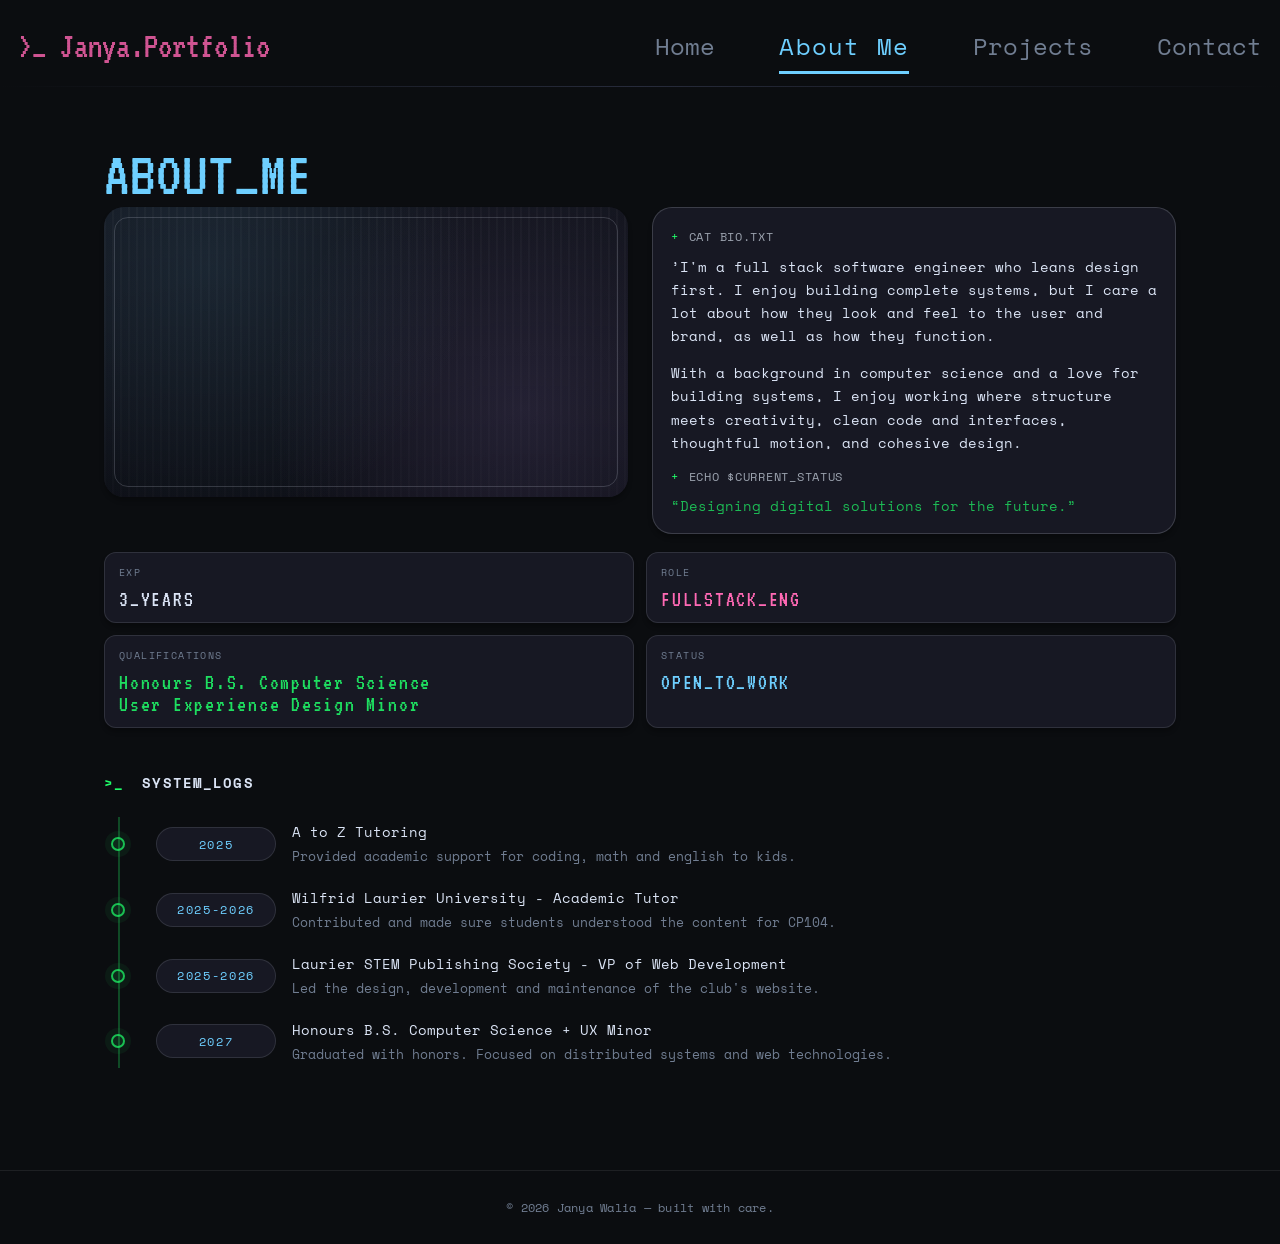
==== about.html @ 353978c6 "first commit" ====
<!DOCTYPE html>
<html lang="en">
  <head>
    <meta charset="UTF-8" />
    <title>Janya.Portfolio – About Me</title>
    <meta name="viewport" content="width=device-width, initial-scale=1" />
    <link rel="stylesheet" href="./styles.css" />
    <link rel="preconnect" href="https://fonts.googleapis.com" />
    <link rel="preconnect" href="https://fonts.gstatic.com" crossorigin />
    <link
      href="https://fonts.googleapis.com/css2?family=VT323&family=Space+Mono:wght@400;500;700&display=swap"
      rel="stylesheet"
    />
  </head>
  <body>
    <div class="page">
      <header class="topbar">
        <div class="topbar-inner">
          <div class="topbar-logo">&gt;_ Janya.Portfolio</div>
          <nav class="topbar-nav">
            <a href="./home.html" class="topbar-link">Home</a>
            <a href="./about.html" class="topbar-link topbar-link--active"
              >About Me</a
            >
            <a href="./projects.html" class="topbar-link">Projects</a>
            <a href="./contact.html" class="topbar-link">Contact</a>
          </nav>
        </div>
        <div class="topbar-underline"></div>
      </header>

      <main class="about-page">
        <section class="about-hero" aria-label="About header">
          <p class="projects-kicker about-kicker">ABOUT_ME</p>
        </section>

        <section class="about-top" aria-label="About overview">
          <div class="about-top-grid">
            <div class="about-photo-card" aria-label="Portrait">
              <div class="about-photo" role="img" aria-label="Portrait placeholder"></div>
              <div class="about-photo-corner" aria-hidden="true"></div>
            </div>

            <div class="about-terminal-card" aria-label="Bio terminal">
              <div class="about-terminal-line about-terminal-line--cmd">
                <span class="about-terminal-prompt">+</span>
                <span class="about-terminal-cmd">cat bio.txt</span>
              </div>
              <p class="about-terminal-paragraph">
                ’I'm a full stack software engineer who leans design first. I enjoy building
                complete systems, but I care a lot about how they look 
                and feel to the user and brand, as well as how they function.
              </p>
              <p class="about-terminal-paragraph">
                With a background in computer science and a love for building
                systems, I enjoy working where structure meets creativity, clean code and 
                interfaces, thoughtful motion, and cohesive design.
              </p>
              <div class="about-terminal-line about-terminal-line--cmd">
                <span class="about-terminal-prompt">+</span>
                <span class="about-terminal-cmd">echo $CURRENT_STATUS</span>
              </div>
              <p class="about-terminal-status">
                “Designing digital solutions for the future.”
              </p>
            </div>
          </div>

          <div class="about-stats" aria-label="Quick stats">
            <div class="about-stat">
              <p class="about-stat-label">EXP</p>
              <p class="about-stat-value">3_YEARS</p>
            </div>
            <div class="about-stat">
              <p class="about-stat-label">ROLE</p>
              <p class="about-stat-value about-stat-value--pink">FULLSTACK_ENG</p>
            </div>
            <div class="about-stat">
              <p class="about-stat-label">Qualifications</p>
              <p class="about-stat-value about-stat-value--green">Honours B.S. Computer Science</p>
              <p class="about-stat-value about-stat-value--green">User Experience Design Minor</p>
            </div>
            <div class="about-stat">
              <p class="about-stat-label">STATUS</p>
              <p class="about-stat-value about-stat-value--blue">OPEN_TO_WORK</p>
            </div>
          </div>
        </section>

        <section class="about-logs" aria-label="System logs">
          <h1 class="about-logs-title">
            <span class="about-logs-prompt">&gt;_</span> SYSTEM_LOGS
          </h1>

          <ol class="about-timeline" aria-label="Timeline">
            <li class="about-timeline-item">
              <div class="about-timeline-marker" aria-hidden="true"></div>
              <div class="about-timeline-year">2025</div>
              <div class="about-timeline-content">
                <p class="about-timeline-heading">A to Z Tutoring</p>
                <p class="about-timeline-body">
                  Provided academic support for coding, math and english to kids.
                </p>
              </div>
            </li>

            <li class="about-timeline-item">
              <div class="about-timeline-marker" aria-hidden="true"></div>
              <div class="about-timeline-year">2025-2026</div>
              <div class="about-timeline-content">
                <p class="about-timeline-heading">Wilfrid Laurier University - Academic Tutor</p>
                <p class="about-timeline-body">
                  Contributed and made sure students understood the content for CP104.
                </p>
              </div>
            </li>

            <li class="about-timeline-item">
              <div class="about-timeline-marker" aria-hidden="true"></div>
              <div class="about-timeline-year">2025-2026</div>
              <div class="about-timeline-content">
                <p class="about-timeline-heading"> Laurier STEM Publishing Society - VP of Web Development</p>
                <p class="about-timeline-body">
                  Led the design, development and maintenance of the club's website.
                </p>
              </div>
            </li>

            <li class="about-timeline-item">
              <div class="about-timeline-marker" aria-hidden="true"></div>
              <div class="about-timeline-year">2027</div>
              <div class="about-timeline-content">
                <p class="about-timeline-heading">Honours B.S. Computer Science + UX Minor</p>
                <p class="about-timeline-body">
                  Graduated with honors. Focused on distributed systems and web
                  technologies.
                </p>
              </div>
            </li>
          </ol>
        </section>
      </main>

      <footer class="site-footer" aria-label="Footer">
        <div class="site-footer-inner">
          <p class="site-footer-text">
            © <span id="year"></span> Janya Walia <span class="site-footer-note">— built with care.</span>
          </p>
        </div>
      </footer>
    </div>

    <script>
      document.getElementById("year").textContent = new Date().getFullYear();
    </script>
  </body>
</html>
---- styles.css ----
:root {
  --bg-page: #0b0d10;
  --bg-panel: #161821;
  --bg-panel-soft: #181b24;
  --accent-pink: #ff69b4;
  --accent-purple: #bd93f9;
  --accent-blue: #6ecfff;
  --text-main: #e5e7eb;
  --text-soft: #9ca3af;
  --text-muted: #717e92;
  --radius-card: 20px;
}

*,
*::before,
*::after {
  box-sizing: border-box;
}

html,
body {
  margin: 0;
  padding: 0;
}

body {
  min-height: 100vh;
  font-family: "Space Mono", system-ui, -apple-system, BlinkMacSystemFont,
    "SF Pro Text", monospace;
  background-color: var(--bg-page);
  color: var(--text-main);
}

.page {
  min-height: 100vh;
  display: flex;
  flex-direction: column;
}

.site-footer {
  margin-top: auto;
  border-top: 1px solid rgba(255, 255, 255, 0.08);
  padding: 28px 24px;
}

.site-footer-inner {
  max-width: 1120px;
  margin: 0 auto;
  display: flex;
  align-items: center;
  justify-content: center;
  gap: 16px;
  flex-wrap: wrap;
  text-align: center;
}

.site-footer-text {
  margin: 0;
  font-size: 12px;
  color: var(--text-muted);
  letter-spacing: 0.02em;
}

.site-footer-note {
  color: var(--text-muted);
}

.topbar {
  position: sticky;
  top: 0;
  z-index: 20;
  background-color: var(--bg-page);
}

.topbar-inner {
  max-width: 1440px;
  margin: 0 auto;
  padding: 28px 18px 22px;
  display: flex;
  align-items: center;
  justify-content: space-between;
}

.topbar-logo {
  font-family: "VT323", monospace;
  font-size: 36px;
  line-height: 1;
  color: #d05492;
}

.topbar-nav {
  display: flex;
  gap: 64px;
  align-items: center;
}

.topbar-link {
  background: none;
  border: none;
  padding: 0;
  font: inherit;
  font-size: 24px;
  line-height: 1;
  color: var(--text-muted);
  cursor: pointer;
  text-decoration: none;
  position: relative;
}

.topbar-link--active {
  color: var(--accent-blue);
  letter-spacing: 1.2px;
}

.topbar-link:visited {
  color: var(--text-muted);
}

.topbar-link--active:visited {
  color: var(--accent-blue);
}

.topbar-link--active::after {
  content: "";
  position: absolute;
  left: 0;
  right: 0;
  height: 3px;
  bottom: -16px;
  background: var(--accent-blue);
}

.topbar-underline {
  max-width: 1440px;
  height: 1px;
  margin: 0 auto;
  background: linear-gradient(to right, transparent, #272b3b, transparent);
}

.contact-page {
  max-width: 1120px;
  margin: 80px auto 96px;
  padding: 0 24px;
}

.contact-hero {
  text-align: center;
  margin-bottom: 56px;
}

.contact-title {
  font-family: "VT323", monospace;
  font-size: 72px;
  margin: 0 0 16px;
  color: var(--accent-purple);
}

.contact-subtitle {
  max-width: 660px;
  margin: 0 auto;
  font-size: 20px;
  color: var(--text-soft);
}

.contact-grid {
  display: grid;
  grid-template-columns: minmax(0, 1.1fr) minmax(0, 1fr);
  gap: 32px;
}

.contact-column {
  display: flex;
  flex-direction: column;
  gap: 24px;
}

.contact-card {
  display: flex;
  align-items: center;
  gap: 16px;
  padding: 24px 28px;
  border-radius: var(--radius-card);
  background-color: var(--bg-panel);
  box-shadow: 0 4px 4px rgba(0, 0, 0, 0.25);
}

.contact-card-icon {
  width: 40px;
  height: 40px;
  border-radius: 12px;
  display: flex;
  align-items: center;
  justify-content: center;
}

.icon-mail,
.icon-pin {
  display: block;
  width: 24px;
  height: 24px;
  border-radius: 6px;
  background-size: contain;
  background-repeat: no-repeat;
  background-position: center;
}

.icon-mail {
  background-image: url("https://www.figma.com/api/mcp/asset/f4e65554-89d4-43aa-8a0d-bb039cea0581");
}

.icon-pin {
  background-image: url("https://www.figma.com/api/mcp/asset/d1a9d40b-1f3a-4267-bba0-4a3fa8056c43");
}

.contact-card-label {
  margin: 0 0 4px;
  font-size: 20px;
  color: var(--text-main);
}

.contact-card-value {
  margin: 0;
  font-size: 16px;
  color: var(--text-muted);
  text-decoration: none;
}

.contact-card-value:hover {
  text-decoration: underline;
}

.contact-links-card {
  padding: 24px 28px;
  border-radius: var(--radius-card);
  background-color: var(--bg-panel-soft);
  box-shadow: 0 4px 4px rgba(0, 0, 0, 0.25);
}

.contact-links-title {
  font-family: "VT323", monospace;
  font-size: 32px;
  color: var(--accent-purple);
  margin: 0 0 20px;
}

.contact-links-list {
  list-style: none;
  margin: 0;
  padding: 0;
  display: flex;
  flex-direction: column;
  gap: 16px;
}

.about-page {
  max-width: 1120px;
  margin: 56px auto 96px;
  padding: 0 24px;
}

.about-top-grid {
  display: grid;
  grid-template-columns: minmax(0, 1fr) minmax(0, 1fr);
  gap: 24px;
  align-items: start;
}

.about-photo-card,
.about-terminal-card {
  border-radius: var(--radius-card);
  background: rgba(26, 27, 38, 0.88);
  box-shadow: 0 4px 4px rgba(0, 0, 0, 0.25);
  overflow: hidden;
  position: relative;
}

.about-photo-card {
  min-height: 290px;
}

.about-photo {
  position: absolute;
  inset: 0;
  background:
    radial-gradient(circle at 20% 20%, rgba(110, 207, 255, 0.10), transparent 55%),
    radial-gradient(circle at 80% 70%, rgba(189, 147, 249, 0.12), transparent 55%),
    linear-gradient(180deg, rgba(15, 17, 23, 0.35), rgba(15, 17, 23, 0.65)),
    repeating-linear-gradient(
      90deg,
      rgba(255, 255, 255, 0.04) 0,
      rgba(255, 255, 255, 0.04) 2px,
      transparent 2px,
      transparent 8px
    );
  filter: contrast(1.06) saturate(0.9);
}

.about-photo-corner {
  position: absolute;
  inset: 10px;
  border-radius: 14px;
  border: 1px solid rgba(219, 228, 245, 0.18);
  pointer-events: none;
}

.about-terminal-card {
  padding: 18px 18px 16px;
  border: 1px solid rgba(219, 228, 245, 0.18);
}

.about-terminal-line {
  display: flex;
  gap: 10px;
  align-items: center;
  font-size: 12px;
  letter-spacing: 0.06em;
  text-transform: uppercase;
  color: var(--text-muted);
  margin-bottom: 10px;
}

.about-terminal-line--cmd {
  margin-top: 2px;
}

.about-terminal-prompt {
  color: #20ff6a;
}

.about-terminal-cmd {
  color: var(--text-soft);
}

.about-terminal-paragraph {
  margin: 0 0 14px;
  font-size: 14px;
  line-height: 1.65;
  color: #dbe4f5;
}

.about-terminal-status {
  margin: 8px 0 0;
  font-size: 14px;
  line-height: 1.6;
  color: rgba(32, 255, 106, 0.7);
}

.about-stats {
  margin-top: 18px;
  display: grid;
  grid-template-columns: repeat(2, minmax(0, 1fr));
  gap: 12px;
}

.about-stat {
  border-radius: 12px;
  background: rgba(26, 27, 38, 0.88);
  box-shadow: 0 4px 4px rgba(0, 0, 0, 0.25);
  padding: 12px 14px;
  border: 1px solid rgba(219, 228, 245, 0.12);
}

.about-stat-label {
  margin: 0 0 8px;
  font-size: 10px;
  letter-spacing: 0.14em;
  text-transform: uppercase;
  color: var(--text-muted);
}

.about-stat-value {
  margin: 0;
  font-family: "VT323", monospace;
  font-size: 22px;
  letter-spacing: 0.08em;
  color: #dbe4f5;
}

.about-stat-value--green {
  color: rgba(32, 255, 106, 0.86);
}

.about-stat-value--blue {
  color: var(--accent-blue);
}

.about-stat-value--pink {
  color: var(--accent-pink);
}

.about-logs {
  margin-top: 44px;
}

.about-logs-title {
  margin: 0 0 18px;
  font-family: "Space Mono", monospace;
  font-size: 14px;
  letter-spacing: 0.08em;
  text-transform: uppercase;
  color: #dbe4f5;
}

.about-logs-prompt {
  color: #20ff6a;
  margin-right: 8px;
}

.about-timeline {
  list-style: none;
  margin: 0;
  padding: 0;
  position: relative;
}

.about-timeline::before {
  content: "";
  position: absolute;
  left: 14px;
  top: 6px;
  bottom: 6px;
  width: 2px;
  background: rgba(32, 255, 106, 0.25);
}

.about-timeline-item {
  display: grid;
  grid-template-columns: 36px 120px 1fr;
  gap: 16px;
  align-items: center;
  padding: 10px 0;
}

.about-timeline-marker {
  width: 14px;
  height: 14px;
  border-radius: 999px;
  border: 2px solid rgba(32, 255, 106, 0.7);
  background: rgba(32, 255, 106, 0.12);
  margin-left: 7px;
  margin-top: 0;
  box-shadow: 0 0 0 6px rgba(32, 255, 106, 0.06);
}

.about-timeline-year {
  border-radius: 999px;
  background: rgba(26, 27, 38, 0.88);
  border: 1px solid rgba(219, 228, 245, 0.12);
  padding: 8px 16px;
  font-family: "Space Mono", monospace;
  font-size: 12px;
  letter-spacing: 0.14em;
  text-transform: uppercase;
  color: var(--accent-blue);
  display: inline-flex;
  align-items: center;
  justify-content: center;
  min-width: 112px;
  height: 34px;
}

.about-timeline-content {
  background: transparent;
  border: none;
  border-radius: 0;
  padding: 0;
}

.about-timeline-heading {
  margin: 0 0 4px;
  font-family: "Space Mono", monospace;
  font-size: 14px;
  color: #dbe4f5;
}

.about-timeline-body {
  margin: 0;
  font-size: 13px;
  line-height: 1.6;
  color: var(--text-muted);
}

@media (max-width: 900px) {
  .about-top-grid {
    grid-template-columns: 1fr;
  }

  .about-stats {
    grid-template-columns: 1fr;
  }

  .about-timeline-item {
    grid-template-columns: 36px 112px 1fr;
    gap: 14px;
  }
}

.contact-link-row {
  display: inline-flex;
  align-items: center;
  gap: 12px;
  font-size: 18px;
  color: var(--text-main);
  text-decoration: none;
}

.contact-link-row:hover {
  text-decoration: underline;
}

.contact-link-icon {
  width: 32px;
  height: 32px;
}

.home-page {
  max-width: 1120px;
  margin: 80px auto 96px;
  padding: 0 24px;
}

.home-hero {
  max-width: 720px;
}

.home-eyebrow {
  font-size: 18px;
  color: var(--text-muted);
  margin: 0 0 12px;
}

.home-title {
  font-family: "VT323", monospace;
  font-size: 56px;
  margin: 0 0 20px;
}

.home-title-em {
  color: var(--accent-purple);
}

.home-body {
  font-size: 18px;
  color: var(--text-soft);
  margin: 0;
}

.home-meta-row {
  display: flex;
  flex-wrap: wrap;
  gap: 16px;
  margin-top: 40px;
}

.home-card {
  flex: 1 1 200px;
  padding: 18px 20px;
  border-radius: 14px;
  background-color: var(--bg-panel);
}

.home-card-label {
  margin: 0 0 4px;
  font-size: 16px;
  color: var(--text-main);
}

.home-card-value {
  margin: 0;
  font-size: 14px;
  color: var(--text-muted);
}

.projects-page {
  max-width: 1120px;
  margin: 80px auto 96px;
  padding: 0 24px;
}

.project-detail-page {
  max-width: 1120px;
  margin: 80px auto 96px;
  padding: 0 24px;
}

.project-detail-shell {
  margin-top: 24px;
  border-radius: var(--radius-card);
  border: 1px solid #20ff6a;
  background: rgba(23, 49, 80, 0.31);
  box-shadow: 0 4px 4px rgba(0, 0, 0, 0.25);
  overflow: hidden;
  display: grid;
  grid-template-columns: 493px 1fr;
  min-height: 720px;
}

.project-detail-left {
  position: relative;
}

.project-detail-image {
  width: 100%;
  height: 100%;
  object-fit: cover;
}

.project-detail-image--ux {
  width: 100%;
  height: 100%;
  border-radius: var(--radius-card);
  background: radial-gradient(circle at 20% 20%, rgba(189, 147, 249, 0.28), transparent 45%),
    radial-gradient(circle at 80% 70%, rgba(255, 105, 180, 0.14), transparent 55%),
    linear-gradient(135deg, rgba(23, 49, 80, 0.45), rgba(26, 27, 38, 0.88));
}

.project-detail-right {
  position: relative;
  padding: 52px 56px;
  color: #dbe4f5;
}

.project-detail-close {
  position: absolute;
  right: 28px;
  top: 18px;
  width: 44px;
  height: 44px;
  display: grid;
  place-items: center;
  text-decoration: none;
  color: var(--text-soft);
  font-size: 44px;
  line-height: 1;
}

.project-detail-title {
  margin: 0 0 10px;
  font-family: "VT323", monospace;
  font-size: 48px;
  letter-spacing: 2.4px;
  color: #ffffff;
}

.project-detail-subtitle {
  margin: 0 0 18px;
  font-family: "Space Mono", monospace;
  font-size: 22px;
  letter-spacing: 1.1px;
  color: var(--text-muted);
}

.project-detail-rule {
  height: 1px;
  background: rgba(255, 255, 255, 0.12);
  margin: 22px 0;
}

.project-detail-desc {
  background: #10151c;
  padding: 18px 18px 22px;
}

.project-detail-desc-title {
  margin: 0 0 12px;
  font-family: "Space Mono", monospace;
  font-size: 18px;
  letter-spacing: 0.9px;
  color: var(--accent-pink);
}

.project-detail-desc-body {
  margin: 0;
  font-family: "Space Mono", monospace;
  font-size: 17px;
  letter-spacing: 0.85px;
  line-height: 1.55;
  color: #dbe4f5;
}

.project-detail-desc-body em {
  font-style: italic;
  font-weight: 700;
}

.project-detail-toolkit-row {
  display: flex;
  align-items: center;
  gap: 12px;
  margin-bottom: 12px;
}

.project-detail-toolkit-icon {
  width: 30px;
  height: 30px;
  display: inline-grid;
  place-items: center;
  color: var(--accent-blue);
  border: 1px solid rgba(110, 207, 255, 0.5);
  border-radius: 6px;
}

.project-detail-toolkit-label {
  font-family: "VT323", monospace;
  font-size: 32px;
  letter-spacing: 1.6px;
  color: #ffffff;
}

.project-detail-tags {
  display: flex;
  flex-wrap: wrap;
  gap: 10px;
}

.project-detail-tag {
  padding: 4px 10px;
  border-radius: 5px;
  background: rgba(110, 207, 255, 0.24);
  color: var(--accent-blue);
  font-family: "Space Mono", monospace;
  font-size: 14px;
  letter-spacing: 0.7px;
}

.fun-button {
  margin-top: 18px;
  display: inline-flex;
  align-items: center;
  justify-content: center;
  gap: 10px;
  padding: 12px 14px;
  border-radius: 10px;
  border: 1px solid rgba(110, 207, 255, 0.5);
  background: linear-gradient(90deg, rgba(255, 105, 180, 0.18), rgba(110, 207, 255, 0.14));
  color: #ffffff;
  text-decoration: none;
  font-family: "Space Mono", monospace;
  font-size: 13px;
  letter-spacing: 0.08em;
  text-transform: uppercase;
  width: fit-content;
  box-shadow: 0 10px 24px rgba(0, 0, 0, 0.22);
  transition: transform 160ms ease, box-shadow 160ms ease, border-color 160ms ease;
}

.fun-button:hover {
  transform: translateY(-1px);
  border-color: rgba(110, 207, 255, 0.85);
  box-shadow: 0 14px 34px rgba(0, 0, 0, 0.28);
}

.fun-button:active {
  transform: translateY(0);
}

.fun-button-dot {
  width: 8px;
  height: 8px;
  border-radius: 999px;
  background: #20ff6a;
  box-shadow: 0 0 0 3px rgba(32, 255, 106, 0.12);
}

.project-detail-actions {
  display: flex;
  justify-content: flex-start;
}

.projects-hero {
  margin-bottom: 32px;
}

.projects-kicker {
  font-family: "VT323", monospace;
  font-size: 64px;
  color: #20ff6a;
  margin: 0;
}

.about-kicker {
  color: var(--accent-blue);
}

.projects-grid {
  display: grid;
  grid-template-columns: repeat(auto-fit, minmax(260px, 1fr));
  gap: 24px;
}

.project-card {
  border-radius: var(--radius-card);
  background-color: var(--bg-panel);
  box-shadow: 0 4px 4px rgba(0, 0, 0, 0.25);
  overflow: hidden;
  display: flex;
  flex-direction: column;
  position: relative;
  outline: 0.5px solid transparent;
  outline-offset: -0.5px;
  transition: outline-color 180ms ease, transform 180ms ease, box-shadow 180ms ease;
}

.project-link {
  color: inherit;
  text-decoration: none;
  display: flex;
  flex-direction: column;
}

.project-card:hover {
  outline-color: #20ff6a;
}

.project-media {
  position: relative;
  border-radius: var(--radius-card);
  overflow: hidden;
}

.project-image {
  width: 100%;
  height: 170px;
  object-fit: cover;
  opacity: 0.76;
  transition: opacity 180ms ease, transform 220ms ease;
}

.project-image--ux {
  background: radial-gradient(circle at 20% 20%, rgba(189, 147, 249, 0.26), transparent 50%),
    radial-gradient(circle at 70% 60%, rgba(110, 207, 255, 0.18), transparent 55%),
    linear-gradient(135deg, rgba(23, 49, 80, 0.45), rgba(26, 27, 38, 0.88));
}

.project-card:hover .project-image {
  opacity: 0.9;
  transform: scale(1.02);
}

.project-hover {
  position: absolute;
  inset: 0;
  display: flex;
  align-items: center;
  justify-content: center;
  opacity: 0;
  transition: opacity 180ms ease;
  pointer-events: none;
}

.project-card:hover .project-hover {
  opacity: 1;
}

.project-hover-pill {
  background: rgba(156, 163, 175, 0.71);
  padding: 10px 18px;
  border-radius: 2px;
  font-family: "VT323", monospace;
  font-size: 24px;
  letter-spacing: 1.2px;
  color: #ffffff;
}

.project-content {
  padding: 18px 20px 16px;
}

.project-title {
  font-family: "VT323", monospace;
  font-size: 24px;
  letter-spacing: 0.05em;
  color: var(--text-main);
  margin: 0 0 8px;
}

.project-body {
  font-size: 14px;
  color: var(--text-soft);
  margin: 0 0 12px;
}

.project-tags {
  display: flex;
  flex-wrap: wrap;
  gap: 8px;
}

.project-tag {
  padding: 2px 10px;
  border-radius: 999px;
  background-color: rgba(110, 207, 255, 0.24);
  color: var(--accent-blue);
  font-size: 10px;
}

@media (max-width: 900px) {
  .topbar-inner {
    flex-direction: column;
    align-items: flex-start;
    gap: 12px;
  }

  .contact-grid {
    grid-template-columns: minmax(0, 1fr);
  }

  .project-detail-shell {
    grid-template-columns: 1fr;
  }

  .project-detail-right {
    padding: 28px 22px;
  }
}

/* -------------------------------------------------------------------------- */
/* Homepage (Figma 1:2)                                                       */
/* -------------------------------------------------------------------------- */

.home-figma {
  background-color: var(--bg-page);
}

.home-canvas {
  position: relative;
  width: 1440px;
  max-width: 100%;
  min-height: 1482px;
  margin: 0 auto;
  overflow: hidden;
}

.home-grid {
  position: absolute;
  inset: 0;
  background-image: linear-gradient(
      rgba(255, 255, 255, 0.035) 1px,
      transparent 1px
    ),
    linear-gradient(90deg, rgba(255, 255, 255, 0.035) 1px, transparent 1px);
  background-size: 30px 30px;
  opacity: 1;
  pointer-events: none;
}

.home-noise-image {
  position: absolute;
  left: 867px;
  top: 197px;
  width: 1146px;
  height: 1146px;
  object-fit: cover;
  opacity: 0.2;
  pointer-events: none;
}

.home-hero-absolute {
  position: absolute;
  left: 0;
  top: 0;
  width: 1440px;
  height: 900px;
  transform: translateY(-80px);
}

.home-system-online {
  position: absolute;
  left: 582px;
  top: 335px;
  width: 275px;
  height: 47px;
  border-radius: 30px;
  border: 1.5px solid #4dff88;
  background: rgba(77, 255, 136, 0.27);
  display: flex;
  align-items: center;
  justify-content: center;
  gap: 14px;
}

.home-system-dot {
  width: 16px;
  height: 16px;
  border-radius: 999px;
  background: #4dff88;
}

.home-system-text {
  font-family: "Anonymous Pro", monospace;
  font-size: 20px;
  color: #20ff6a;
}

.home-creative-developer {
  position: absolute;
  left: 204px;
  top: 406px;
  width: 1046px;
  height: 120px;
  margin: 0;
  font-family: "VT323", monospace;
  font-size: 128px;
  line-height: 120px;
  letter-spacing: 6.4px;
  text-shadow: 0 4px 4px rgba(0, 0, 0, 0.25);
}

.home-creative-developer--white {
  color: #ffffff;
}

.home-creative-developer--gradient {
  background: linear-gradient(90deg, #ff69b4 37.019%, #8a38f5 73.558%, #6ecfff);
  -webkit-background-clip: text;
  background-clip: text;
  color: transparent;
}

.home-welcome {
  position: absolute;
  left: 411px;
  top: 560px;
  width: 617px;
  margin: 0;
  font-family: "Space Mono", monospace;
  font-size: 24px;
  line-height: 1.35;
  color: var(--text-soft);
  white-space: pre-wrap;
}

.home-intro-button {
  position: absolute;
  left: 611px;
  top: 681px;
  width: 287px;
  height: 65px;
  border-radius: 5px;
  border: 0.5px solid #9ca3af;
  background: rgba(156, 163, 175, 0.22);
  display: inline-flex;
  align-items: center;
  justify-content: center;
  gap: 18px;
  text-decoration: none;
  color: #ffffff;
  font-family: "Space Mono", monospace;
  font-size: 24px;
  transition:
    border-color 160ms ease,
    background-color 160ms ease,
    transform 160ms ease;
  will-change: transform;
}

.home-intro-arrow {
  width: 34px;
  height: 34px;
  transition: transform 160ms ease;
}

.home-intro-button:hover,
.home-intro-button:focus-visible {
  border-color: #dbe4f5;
  background: rgba(156, 163, 175, 0.26);
}

.home-intro-button:hover .home-intro-arrow,
.home-intro-button:focus-visible .home-intro-arrow {
  transform: translateY(2px);
}

/* "Variant2" feel: content drops lower on press */
.home-intro-button:active {
  transform: translateY(4px);
  border-color: #dbe4f5;
}

.home-intro-button:active .home-intro-arrow {
  transform: translateY(6px);
}

.home-introduction {
  position: absolute;
  left: 0;
  top: 860px;
  width: 1440px;
}

.home-introduction-title {
  position: absolute;
  left: 69px;
  top: 39px;
  margin: 0;
  font-family: "VT323", monospace;
  font-size: 48px;
  color: var(--accent-purple);
}

.home-introduction-underline {
  position: absolute;
  left: 64px;
  top: 86px;
  width: 248px;
  height: 2px;
  background: var(--accent-purple);
}

.home-intro-cards {
  position: absolute;
  left: 94px;
  top: 105px;
  display: grid;
  grid-template-columns: 334px 334px 334px;
  gap: 132px;
}

.home-intro-card {
  width: 334px;
  height: 313px;
  border-radius: 20px;
  background: rgba(26, 27, 38, 0.88);
  box-shadow: 0 4px 4px rgba(0, 0, 0, 0.25);
  padding: 18px 20px;
  position: relative;
}

.home-intro-card-icon {
  position: absolute;
  left: 17px;
  top: 18px;
  width: 55px;
  height: 49px;
  border-radius: 10px;
}

.home-intro-card-icon-bg {
  position: absolute;
  inset: 0;
  border-radius: 10px;
  background: rgba(156, 163, 175, 0.29);
}

.home-intro-card-icon-img {
  position: absolute;
  left: 12px;
  top: 10px;
  width: 30px;
  height: 30px;
}

.home-intro-card-title {
  position: absolute;
  left: 21px;
  top: 92px;
  margin: 0;
  font-family: "VT323", monospace;
  font-size: 32px;
  color: #ffffff;
}

.home-intro-card-body {
  position: absolute;
  left: 25px;
  top: 126px;
  width: 304px;
  font-family: "Space Mono", monospace;
  font-size: 18px;
  line-height: 1.35;
  color: var(--text-muted);
}

.home-intro-card-body-line {
  margin: 0 0 8px;
}

.home-intro-card-list {
  margin: 0;
  padding-left: 27px;
  font-family: "Space Mono", monospace;
  font-size: 18px;
  line-height: 1.35;
  color: var(--text-muted);
}

.home-inline-link {
  color: var(--text-muted);
  text-decoration: underline;
}

@media (max-width: 1100px) {
  .home-hero-absolute {
    width: 100%;
  }

  .home-intro-cards {
    grid-template-columns: 334px;
    gap: 24px;
  }
}
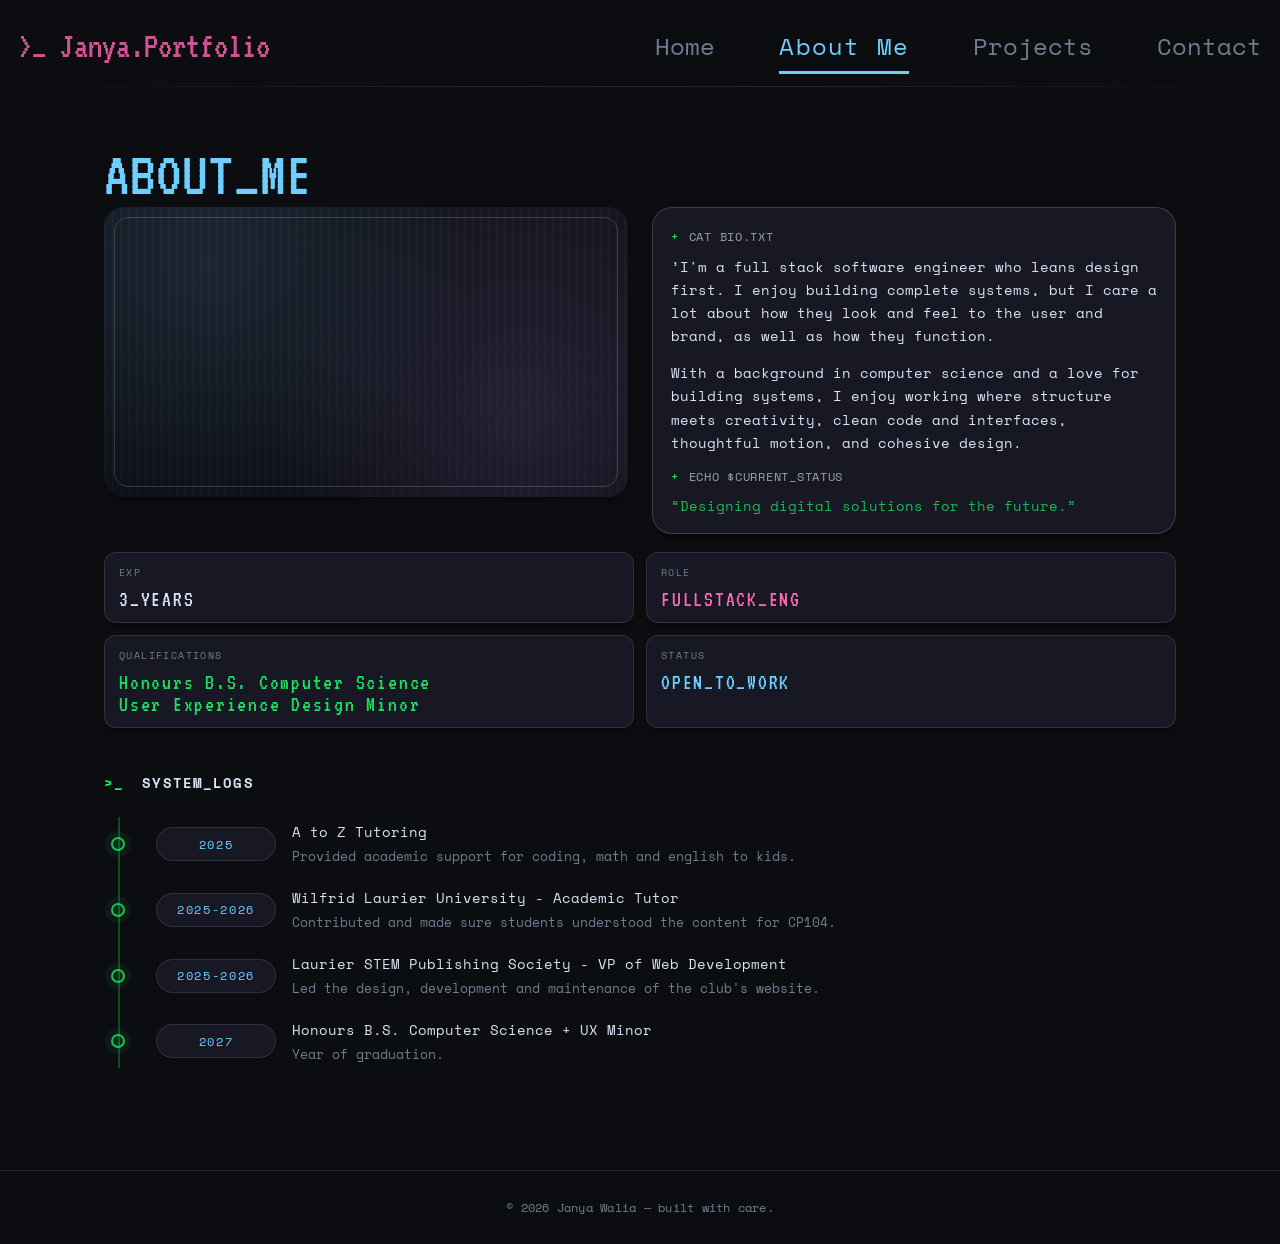
==== commit b54c41ec: "fixing a sentence" ====
--- a/about.html
+++ b/about.html
@@ -132,8 +132,7 @@
               <div class="about-timeline-content">
                 <p class="about-timeline-heading">Honours B.S. Computer Science + UX Minor</p>
                 <p class="about-timeline-body">
-                  Graduated with honors. Focused on distributed systems and web
-                  technologies.
+                  Year of graduation.
                 </p>
               </div>
             </li>
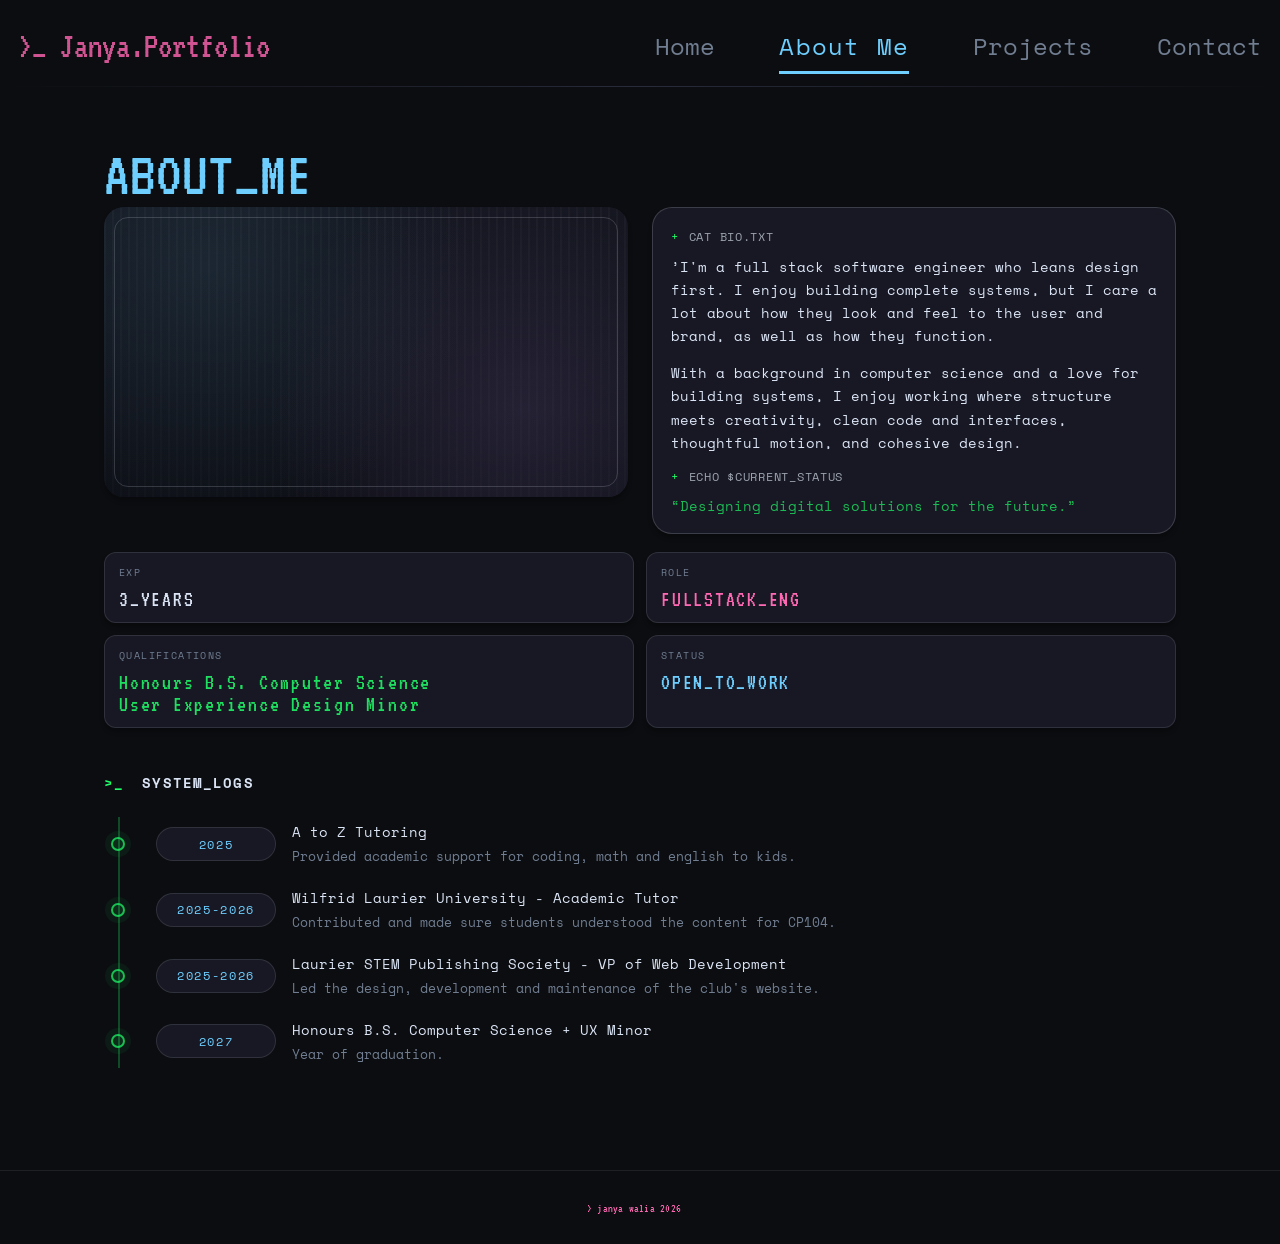
==== commit cfcaea8e: "adding footer" ====
--- a/about.html
+++ b/about.html
@@ -143,7 +143,8 @@
       <footer class="site-footer" aria-label="Footer">
         <div class="site-footer-inner">
           <p class="site-footer-text">
-            © <span id="year"></span> Janya Walia <span class="site-footer-note">— built with care.</span>
+            <span class="site-footer-prompt">&gt; janya walia 2026</span
+            ><span class="site-footer-cursor" aria-hidden="true"></span>
           </p>
         </div>
       </footer>
--- a/styles.css
+++ b/styles.css
@@ -61,8 +61,28 @@
   letter-spacing: 0.02em;
 }
 
-.site-footer-note {
-  color: var(--text-muted);
+.site-footer-prompt {
+  font-family: "VT323", monospace;
+  color: #ff69b4;
+}
+
+.site-footer-cursor {
+  display: inline-block;
+  width: 8px;
+  margin-left: 4px;
+  background-color: #e5e7eb;
+  animation: footer-cursor-blink 1s steps(2, start) infinite;
+}
+
+@keyframes footer-cursor-blink {
+  0%,
+  49% {
+    opacity: 1;
+  }
+  50%,
+  100% {
+    opacity: 0;
+  }
 }
 
 .topbar {
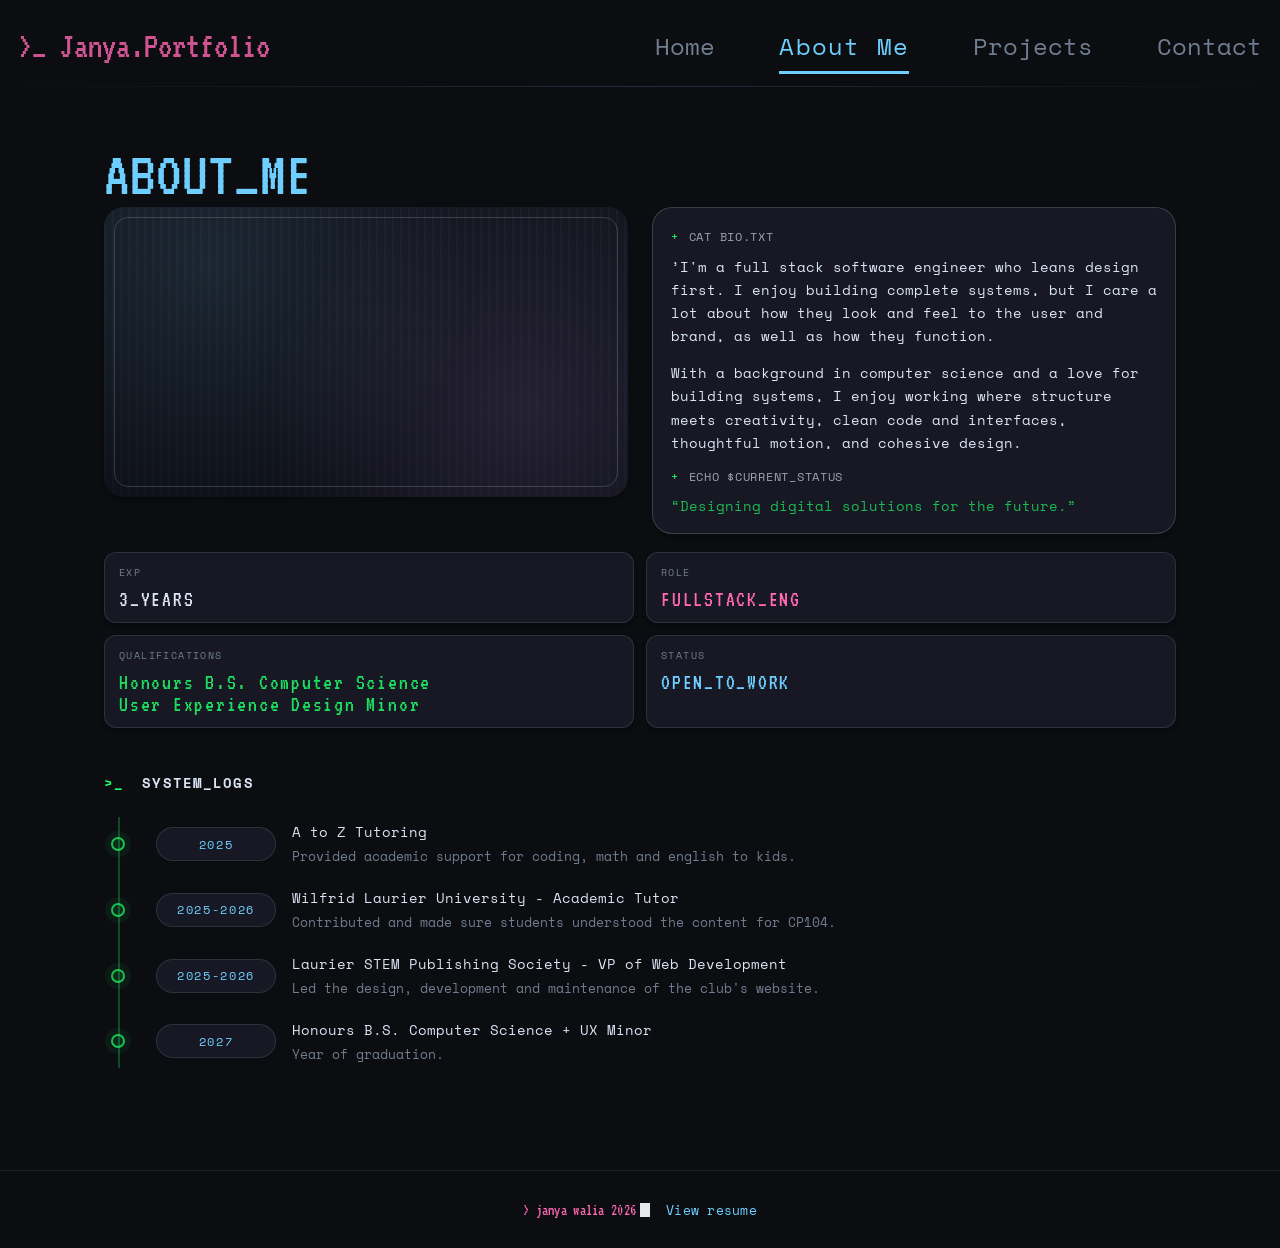
==== commit 3e29be94: "adding resume link" ====
--- a/about.html
+++ b/about.html
@@ -146,6 +146,11 @@
             <span class="site-footer-prompt">&gt; janya walia 2026</span
             ><span class="site-footer-cursor" aria-hidden="true"></span>
           </p>
+          <p class="site-footer-text site-footer-resume">
+            <a href="./janya-walia-resume.pdf" target="_blank" rel="noopener noreferrer"
+              >View resume</a
+            >
+          </p>
         </div>
       </footer>
     </div>
--- a/styles.css
+++ b/styles.css
@@ -56,20 +56,36 @@
 
 .site-footer-text {
   margin: 0;
-  font-size: 12px;
+  font-size: 14px;
   color: var(--text-muted);
   letter-spacing: 0.02em;
 }
 
+.site-footer-resume {
+  font-size: 13px;
+}
+
+.site-footer-resume a {
+  color: var(--accent-blue);
+  text-decoration: none;
+}
+
+.site-footer-resume a:hover {
+  text-decoration: underline;
+}
+
 .site-footer-prompt {
   font-family: "VT323", monospace;
+  font-size: 16px;
   color: #ff69b4;
 }
 
 .site-footer-cursor {
   display: inline-block;
-  width: 8px;
+  width: 10px;
+  height: 1em;
   margin-left: 4px;
+  vertical-align: -0.1em;
   background-color: #e5e7eb;
   animation: footer-cursor-blink 1s steps(2, start) infinite;
 }
@@ -986,7 +1002,7 @@
 
 .home-system-online {
   position: absolute;
-  left: 582px;
+  left: 50%;
   top: 335px;
   width: 275px;
   height: 47px;
@@ -997,6 +1013,7 @@
   align-items: center;
   justify-content: center;
   gap: 14px;
+  transform: translateX(-50%);
 }
 
 .home-system-dot {
@@ -1014,9 +1031,9 @@
 
 .home-creative-developer {
   position: absolute;
-  left: 204px;
+  left: 50%;
   top: 406px;
-  width: 1046px;
+  width: auto;
   height: 120px;
   margin: 0;
   font-family: "VT323", monospace;
@@ -1024,6 +1041,8 @@
   line-height: 120px;
   letter-spacing: 6.4px;
   text-shadow: 0 4px 4px rgba(0, 0, 0, 0.25);
+  transform: translateX(-50%);
+  white-space: nowrap;
 }
 
 .home-creative-developer--white {
@@ -1039,7 +1058,7 @@
 
 .home-welcome {
   position: absolute;
-  left: 411px;
+  left: 50%;
   top: 560px;
   width: 617px;
   margin: 0;
@@ -1047,12 +1066,13 @@
   font-size: 24px;
   line-height: 1.35;
   color: var(--text-soft);
-  white-space: pre-wrap;
+  text-align: center;
+  transform: translateX(-50%);
 }
 
 .home-intro-button {
   position: absolute;
-  left: 611px;
+  left: 50%;
   top: 681px;
   width: 287px;
   height: 65px;
@@ -1072,6 +1092,7 @@
     background-color 160ms ease,
     transform 160ms ease;
   will-change: transform;
+  transform: translateX(-50%);
 }
 
 .home-intro-arrow {
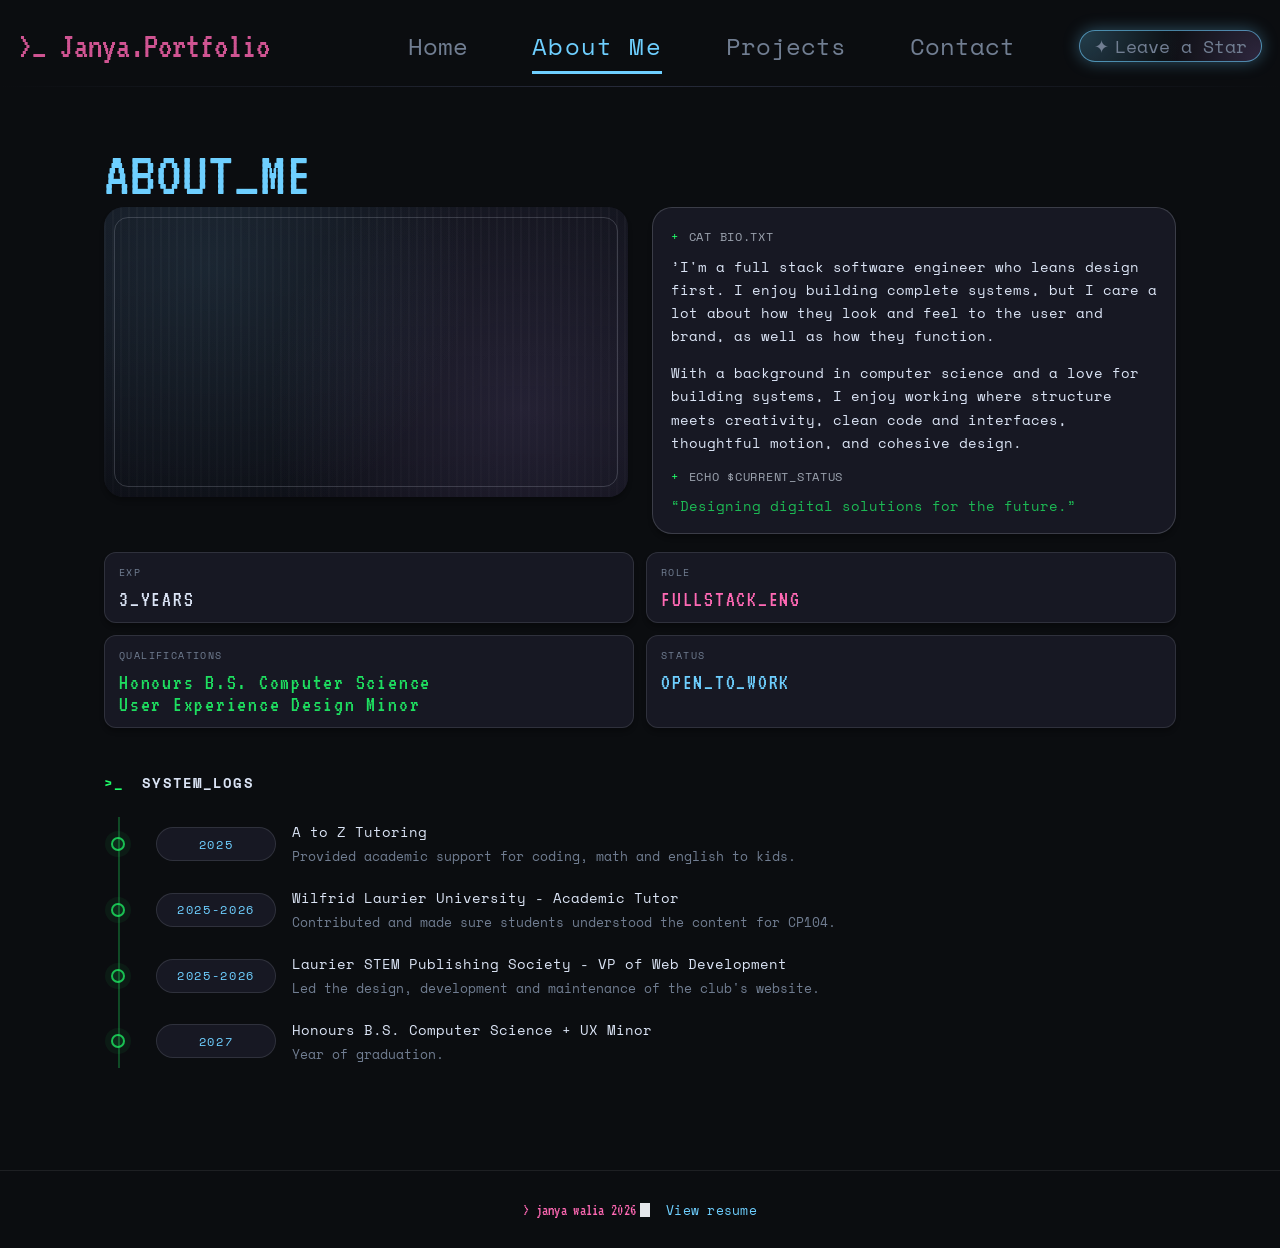
==== commit 07343c2a: "add seperate star page" ====
--- a/about.html
+++ b/about.html
@@ -24,6 +24,10 @@
             >
             <a href="./projects.html" class="topbar-link">Projects</a>
             <a href="./contact.html" class="topbar-link">Contact</a>
+            <a href="./star.html" class="topbar-link topbar-link--star">
+              <span class="topbar-star-icon">✦</span>
+              <span>Leave a Star</span>
+            </a>
           </nav>
         </div>
         <div class="topbar-underline"></div>
--- a/styles.css
+++ b/styles.css
@@ -29,6 +29,7 @@
     "SF Pro Text", monospace;
   background-color: var(--bg-page);
   color: var(--text-main);
+  overflow-x: hidden;
 }
 
 .page {
@@ -143,6 +144,24 @@
   position: relative;
 }
 
+.topbar-link--star {
+  padding: 6px 14px;
+  border-radius: 999px;
+  border: 1px solid rgba(110, 207, 255, 0.6);
+  background: radial-gradient(circle at 0 0, rgba(110, 207, 255, 0.25), transparent 55%),
+    radial-gradient(circle at 100% 100%, rgba(189, 147, 249, 0.2), transparent 55%);
+  box-shadow: 0 0 16px rgba(110, 207, 255, 0.35);
+  font-size: 18px;
+  display: inline-flex;
+  align-items: center;
+  gap: 6px;
+  animation: star-nav-pulse 2.6s ease-in-out infinite;
+}
+
+.topbar-link--star .topbar-star-icon {
+  font-size: 18px;
+}
+
 .topbar-link--active {
   color: var(--accent-blue);
   letter-spacing: 1.2px;
@@ -164,6 +183,15 @@
   height: 3px;
   bottom: -16px;
   background: var(--accent-blue);
+}
+
+.topbar-link--star.topbar-link--active {
+  border-color: #ffffff;
+  box-shadow: 0 0 22px rgba(255, 255, 255, 0.4);
+}
+
+.topbar-link--star.topbar-link--active::after {
+  display: none;
 }
 
 .topbar-underline {
@@ -937,6 +965,11 @@
     gap: 12px;
   }
 
+  .topbar-nav {
+    gap: 24px;
+    flex-wrap: wrap;
+  }
+
   .contact-grid {
     grid-template-columns: minmax(0, 1fr);
   }
@@ -1114,7 +1147,7 @@
 
 /* "Variant2" feel: content drops lower on press */
 .home-intro-button:active {
-  transform: translateY(4px);
+  transform: translate(-50%, 4px);
   border-color: #dbe4f5;
 }
 
@@ -1241,3 +1274,221 @@
   }
 }
 
+@media (max-width: 600px) {
+  .home-canvas {
+    transform: scale(0.7);
+    transform-origin: top center;
+    min-height: 1100px;
+  }
+}
+
+/* -------------------------------------------------------------------------- */
+/* Leave a Star section                                                       */
+/* -------------------------------------------------------------------------- */
+
+.star-section {
+  max-width: 1120px;
+  margin: 72px auto 96px;
+  padding: 0 24px;
+  font-family: "Space Mono", monospace;
+}
+
+.star-header {
+  margin-bottom: 16px;
+  display: flex;
+  flex-direction: column;
+  gap: 8px;
+}
+
+.star-title {
+  margin: 0;
+  font-size: 18px;
+  letter-spacing: 0.12em;
+  text-transform: uppercase;
+  color: #20ff6a;
+}
+
+.star-counter {
+  margin: 0;
+  font-size: 14px;
+  color: var(--text-soft);
+}
+
+.star-color-picker {
+  display: inline-flex;
+  align-items: center;
+  gap: 10px;
+  margin-top: 8px;
+  font-size: 13px;
+  color: var(--text-muted);
+}
+
+.star-color-swatch {
+  width: 18px;
+  height: 18px;
+  border-radius: 999px;
+  border: 1px solid rgba(255, 255, 255, 0.5);
+  cursor: pointer;
+  box-shadow: 0 0 8px rgba(255, 255, 255, 0.35);
+  opacity: 0.5;
+  transition: transform 120ms ease, opacity 120ms ease, box-shadow 120ms ease;
+}
+
+.star-color-swatch--active {
+  opacity: 1;
+  transform: scale(1.1);
+  box-shadow: 0 0 12px rgba(255, 255, 255, 0.6);
+}
+
+.star-color-swatch--white {
+  background: #ffffff;
+}
+
+.star-color-swatch--yellow {
+  background: #ffe9a9;
+}
+
+.star-color-swatch--blue {
+  background: #9fdcff;
+}
+
+.star-color-swatch--pink {
+  background: #ffb3df;
+}
+
+.star-color-swatch--purple {
+  background: #d3b5ff;
+}
+
+.star-sky {
+  position: relative;
+  margin-top: 20px;
+  border-radius: 18px;
+  border: 1px solid rgba(219, 228, 245, 0.25);
+  background: radial-gradient(circle at 20% 0%, rgba(110, 207, 255, 0.2), transparent 55%),
+    radial-gradient(circle at 80% 100%, rgba(189, 147, 249, 0.18), transparent 60%),
+    #050811;
+  overflow: hidden;
+  cursor: crosshair;
+}
+
+.star-sky-inner {
+  position: relative;
+  width: 100%;
+  height: 260px;
+}
+
+.star-scanlines {
+  position: absolute;
+  inset: 0;
+  background-image: linear-gradient(
+    rgba(255, 255, 255, 0.03) 1px,
+    transparent 1px
+  );
+  background-size: 100% 3px;
+  mix-blend-mode: soft-light;
+  pointer-events: none;
+}
+
+.star-dot {
+  position: absolute;
+  width: 6px;
+  height: 6px;
+  border-radius: 999px;
+  transform: translate(-50%, -50%);
+  animation: star-twinkle 2.2s ease-in-out infinite;
+}
+
+.star-dot::after {
+  content: "";
+  position: absolute;
+  inset: -6px;
+  border-radius: inherit;
+  background: radial-gradient(circle, rgba(255, 255, 255, 0.9), transparent 60%);
+  opacity: 0.8;
+  pointer-events: none;
+}
+
+.star-sky--disabled {
+  cursor: default;
+  opacity: 0.7;
+}
+
+.star-note {
+  margin-top: 10px;
+  font-size: 12px;
+  color: var(--text-muted);
+}
+
+@keyframes star-twinkle {
+  0%,
+  100% {
+    transform: translate(-50%, -50%) scale(1);
+    opacity: 0.8;
+  }
+  50% {
+    transform: translate(-50%, -50%) scale(1.45);
+    opacity: 1;
+  }
+}
+
+/* Full-page Leave a Star layout */
+
+.star-page {
+  max-width: 1120px;
+  margin: 80px auto 96px;
+  padding: 0 24px;
+  font-family: "Space Mono", monospace;
+}
+
+.star-page-header {
+  margin-bottom: 18px;
+}
+
+.star-page-sky {
+  position: relative;
+  border-radius: 22px;
+  border: 1px solid rgba(219, 228, 245, 0.28);
+  background: radial-gradient(circle at 10% 0%, rgba(110, 207, 255, 0.22), transparent 60%),
+    radial-gradient(circle at 90% 100%, rgba(189, 147, 249, 0.2), transparent 65%),
+    #02040a;
+  overflow: hidden;
+  cursor: crosshair;
+  min-height: 420px;
+  box-shadow: 0 32px 70px rgba(0, 0, 0, 0.6);
+}
+
+.star-page-sky-inner {
+  position: relative;
+  width: 100%;
+  height: 100%;
+}
+
+.star-page-ambient {
+  position: absolute;
+  inset: 0;
+  background-image: radial-gradient(circle, rgba(255, 255, 255, 0.9) 1px, transparent 1px);
+  background-size: 48px 48px;
+  opacity: 0.18;
+  animation: star-ambient-drift 60s linear infinite;
+}
+
+.star-page-ambient--layer2 {
+  background-size: 80px 80px;
+  opacity: 0.1;
+  animation-duration: 90s;
+}
+
+.star-page .star-dot {
+  animation-duration: 2.6s;
+}
+
+@keyframes star-ambient-drift {
+  0% {
+    transform: translate3d(0, 0, 0);
+  }
+  100% {
+    transform: translate3d(-80px, -40px, 0);
+  }
+}
+
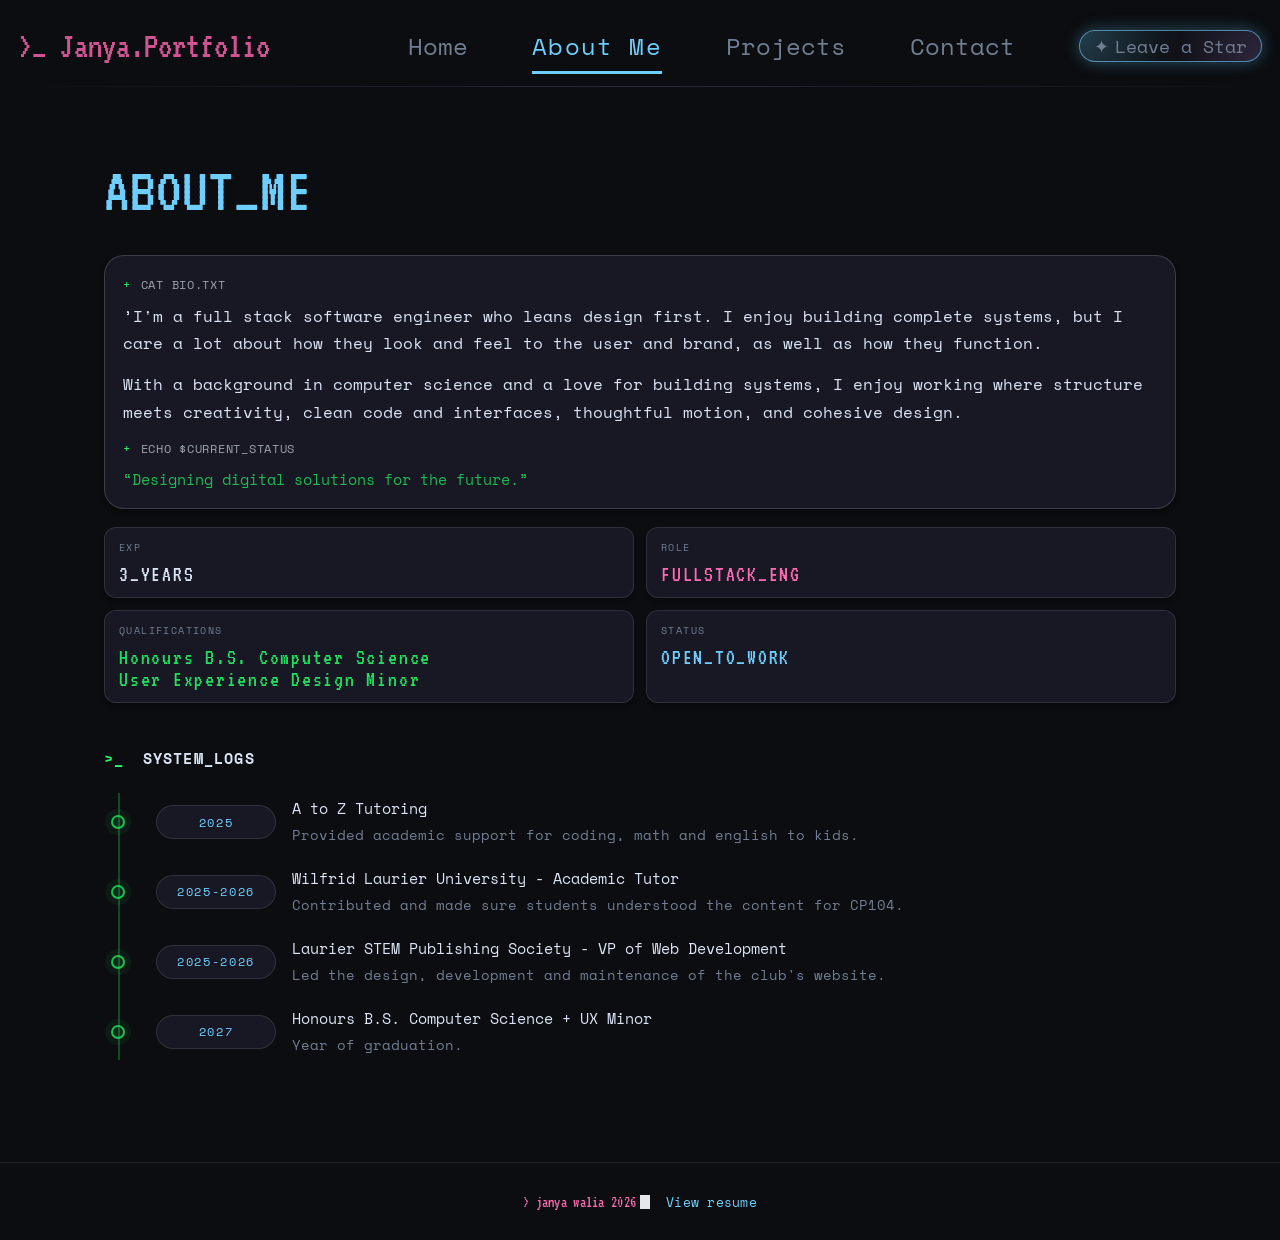
==== commit a90b4ec7: "make text bigger" ====
--- a/about.html
+++ b/about.html
@@ -40,11 +40,6 @@
 
         <section class="about-top" aria-label="About overview">
           <div class="about-top-grid">
-            <div class="about-photo-card" aria-label="Portrait">
-              <div class="about-photo" role="img" aria-label="Portrait placeholder"></div>
-              <div class="about-photo-corner" aria-hidden="true"></div>
-            </div>
-
             <div class="about-terminal-card" aria-label="Bio terminal">
               <div class="about-terminal-line about-terminal-line--cmd">
                 <span class="about-terminal-prompt">+</span>
--- a/styles.css
+++ b/styles.css
@@ -318,13 +318,17 @@
 
 .about-page {
   max-width: 1120px;
-  margin: 56px auto 96px;
+  margin: 72px auto 96px;
   padding: 0 24px;
+}
+
+.about-top {
+  margin-top: 32px;
 }
 
 .about-top-grid {
   display: grid;
-  grid-template-columns: minmax(0, 1fr) minmax(0, 1fr);
+  grid-template-columns: 1fr;
   gap: 24px;
   align-items: start;
 }
@@ -397,15 +401,15 @@
 
 .about-terminal-paragraph {
   margin: 0 0 14px;
-  font-size: 14px;
-  line-height: 1.65;
+  font-size: 16px;
+  line-height: 1.7;
   color: #dbe4f5;
 }
 
 .about-terminal-status {
   margin: 8px 0 0;
-  font-size: 14px;
-  line-height: 1.6;
+  font-size: 15px;
+  line-height: 1.7;
   color: rgba(32, 255, 106, 0.7);
 }
 
@@ -459,7 +463,7 @@
 .about-logs-title {
   margin: 0 0 18px;
   font-family: "Space Mono", monospace;
-  font-size: 14px;
+  font-size: 15px;
   letter-spacing: 0.08em;
   text-transform: uppercase;
   color: #dbe4f5;
@@ -533,14 +537,14 @@
 .about-timeline-heading {
   margin: 0 0 4px;
   font-family: "Space Mono", monospace;
+  font-size: 15px;
+  color: #dbe4f5;
+}
+
+.about-timeline-body {
+  margin: 0;
   font-size: 14px;
-  color: #dbe4f5;
-}
-
-.about-timeline-body {
-  margin: 0;
-  font-size: 13px;
-  line-height: 1.6;
+  line-height: 1.7;
   color: var(--text-muted);
 }
 
@@ -667,6 +671,17 @@
   width: 100%;
   height: 100%;
   object-fit: cover;
+}
+
+.project-detail-image--lsps {
+  /* LSPS image crops too aggressively with default cover; scale down slightly. */
+  transform: scale(0.88);
+  transform-origin: center;
+}
+
+.project-detail-image--cars {
+  /* Shift crop to show more of the left side */
+  object-position: 10% center;
 }
 
 .project-detail-image--ux {
@@ -888,6 +903,48 @@
   object-fit: cover;
   opacity: 0.76;
   transition: opacity 180ms ease, transform 220ms ease;
+}
+
+.project-image--sword {
+  /* Keep the sword head visible in the cropped thumbnail */
+  object-position: center top;
+  opacity: 0.9;
+}
+
+.project-image--ux-zoom {
+  object-position: 50% 50%;
+  /* Zoom slightly via scale; contained by .project-media (overflow hidden) */
+  transform: scale(1.28);
+  transform-origin: center;
+  opacity: 0.85;
+}
+
+.project-card:hover .project-image--ux-zoom {
+  transform: scale(1.18);
+}
+
+.project-detail-image--ux-right {
+  /* Show mostly the right side of the frame */
+  object-position: 80% center;
+}
+
+.project-detail-image--space2 {
+  /* Zoom in a bit for the Space2 framing */
+  transform: scale(1.08);
+  transform-origin: center;
+}
+
+.project-image--space-zoom-out {
+  /* Zoom out a lot on the small card thumbnail */
+  object-position: center 18%;
+  transform: scale(1.02);
+  transform-origin: center;
+  opacity: 0.84;
+}
+
+.project-card:hover .project-image--space-zoom-out {
+  transform: scale(1.08);
+  opacity: 0.9;
 }
 
 .project-image--ux {
@@ -1275,10 +1332,99 @@
 }
 
 @media (max-width: 600px) {
+  /* Make the homepage layout flow naturally on phones (no canvas scaling). */
   .home-canvas {
-    transform: scale(0.7);
-    transform-origin: top center;
-    min-height: 1100px;
+    width: 100%;
+    min-height: auto;
+    overflow: hidden;
+  }
+
+  .home-noise-image {
+    display: none;
+  }
+
+  .home-hero-absolute {
+    position: relative;
+    left: auto;
+    top: auto;
+    width: 100%;
+    height: auto;
+    transform: none;
+    padding: 96px 16px 28px;
+    display: flex;
+    flex-direction: column;
+    align-items: center;
+    gap: 18px;
+    text-align: center;
+  }
+
+  .home-system-online {
+    position: static;
+    transform: none;
+    width: 240px;
+    height: 44px;
+  }
+
+  .home-creative-developer {
+    position: static;
+    transform: none;
+    width: auto;
+    height: auto;
+    font-size: 72px;
+    line-height: 0.95;
+    white-space: normal;
+    text-align: center;
+  }
+
+  .home-welcome {
+    position: static;
+    transform: none;
+    width: min(92vw, 520px);
+    font-size: 18px;
+    margin-top: 2px;
+  }
+
+  .home-intro-button {
+    position: static;
+    transform: none;
+    width: min(92vw, 340px);
+    height: 60px;
+    font-size: 20px;
+  }
+
+  .home-intro-button:active {
+    transform: translateY(4px);
+  }
+
+  .home-introduction {
+    position: relative;
+    left: auto;
+    top: auto;
+    width: 100%;
+    padding: 24px 0 72px;
+  }
+
+  .home-introduction-title {
+    position: static;
+    margin: 0 0 10px;
+    padding: 0 16px;
+  }
+
+  .home-introduction-underline {
+    position: static;
+    margin: 0 0 18px 16px;
+    width: 220px;
+  }
+
+  .home-intro-cards {
+    position: static;
+    left: auto;
+    top: auto;
+    width: 100%;
+    padding: 0 16px;
+    justify-items: center;
+    grid-template-columns: 1fr;
+    gap: 16px;
   }
 }
 
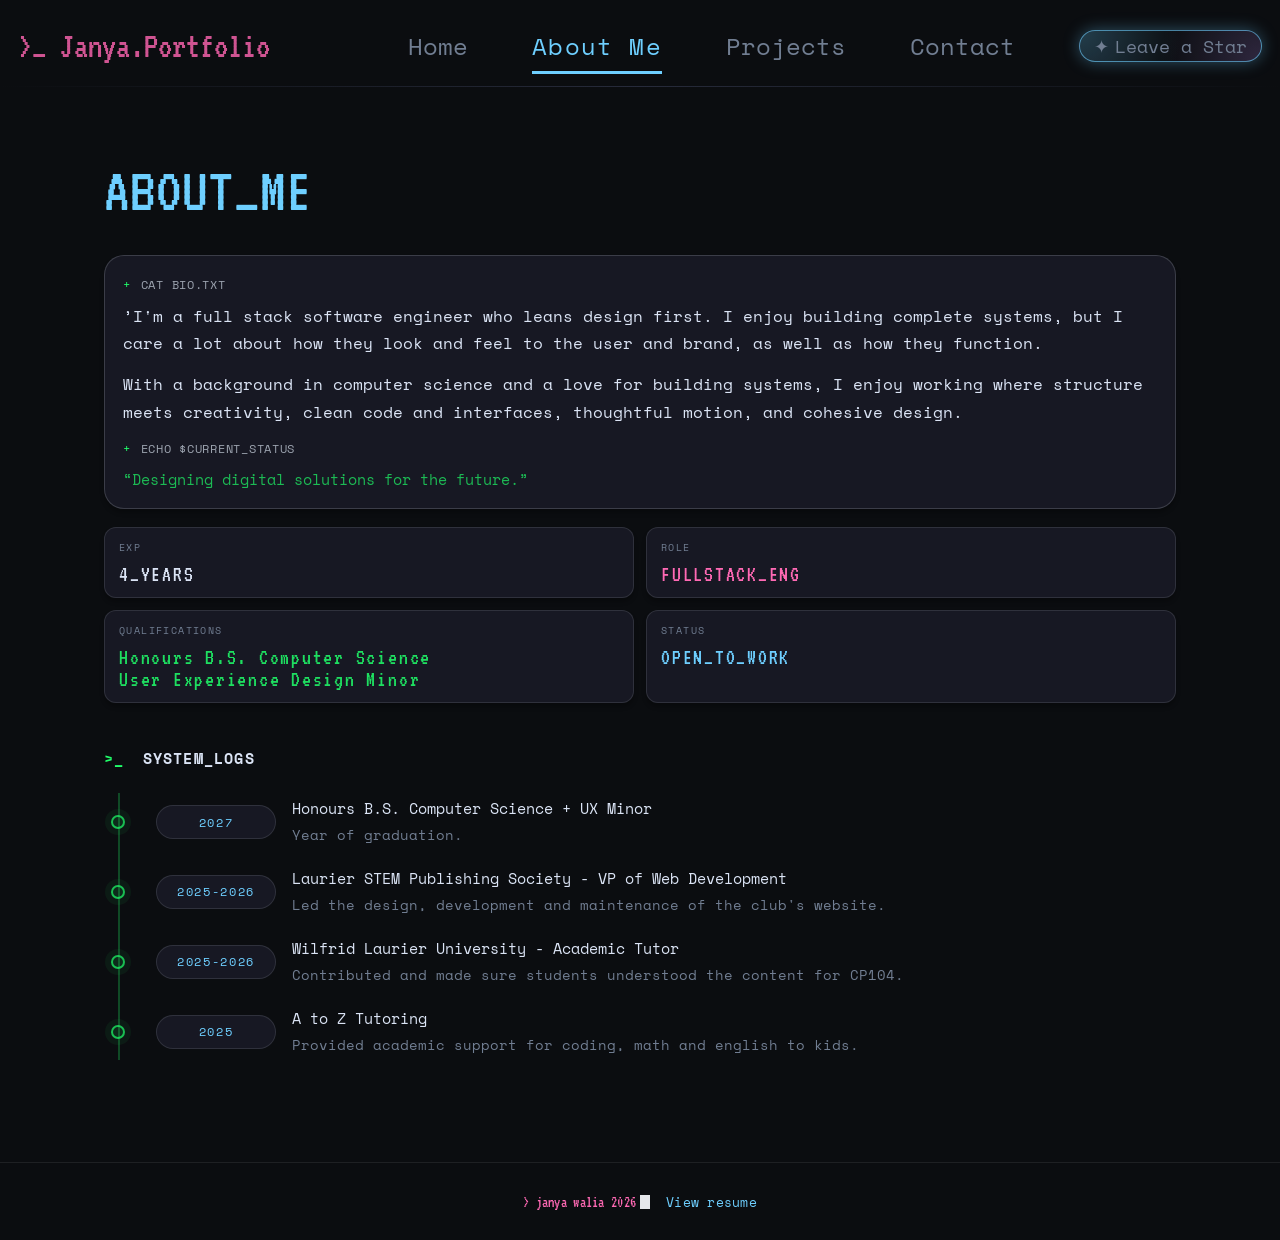
==== commit 8f08940d: "timeline fix" ====
--- a/about.html
+++ b/about.html
@@ -68,7 +68,7 @@
           <div class="about-stats" aria-label="Quick stats">
             <div class="about-stat">
               <p class="about-stat-label">EXP</p>
-              <p class="about-stat-value">3_YEARS</p>
+              <p class="about-stat-value">4_YEARS</p>
             </div>
             <div class="about-stat">
               <p class="about-stat-label">ROLE</p>
@@ -94,11 +94,22 @@
           <ol class="about-timeline" aria-label="Timeline">
             <li class="about-timeline-item">
               <div class="about-timeline-marker" aria-hidden="true"></div>
-              <div class="about-timeline-year">2025</div>
+              <div class="about-timeline-year">2027</div>
               <div class="about-timeline-content">
-                <p class="about-timeline-heading">A to Z Tutoring</p>
+                <p class="about-timeline-heading">Honours B.S. Computer Science + UX Minor</p>
                 <p class="about-timeline-body">
-                  Provided academic support for coding, math and english to kids.
+                  Year of graduation.
+                </p>
+              </div>
+            </li>
+
+            <li class="about-timeline-item">
+              <div class="about-timeline-marker" aria-hidden="true"></div>
+              <div class="about-timeline-year">2025-2026</div>
+              <div class="about-timeline-content">
+                <p class="about-timeline-heading"> Laurier STEM Publishing Society - VP of Web Development</p>
+                <p class="about-timeline-body">
+                  Led the design, development and maintenance of the club's website.
                 </p>
               </div>
             </li>
@@ -116,22 +127,11 @@
 
             <li class="about-timeline-item">
               <div class="about-timeline-marker" aria-hidden="true"></div>
-              <div class="about-timeline-year">2025-2026</div>
+              <div class="about-timeline-year">2025</div>
               <div class="about-timeline-content">
-                <p class="about-timeline-heading"> Laurier STEM Publishing Society - VP of Web Development</p>
+                <p class="about-timeline-heading">A to Z Tutoring</p>
                 <p class="about-timeline-body">
-                  Led the design, development and maintenance of the club's website.
-                </p>
-              </div>
-            </li>
-
-            <li class="about-timeline-item">
-              <div class="about-timeline-marker" aria-hidden="true"></div>
-              <div class="about-timeline-year">2027</div>
-              <div class="about-timeline-content">
-                <p class="about-timeline-heading">Honours B.S. Computer Science + UX Minor</p>
-                <p class="about-timeline-body">
-                  Year of graduation.
+                  Provided academic support for coding, math and english to kids.
                 </p>
               </div>
             </li>
